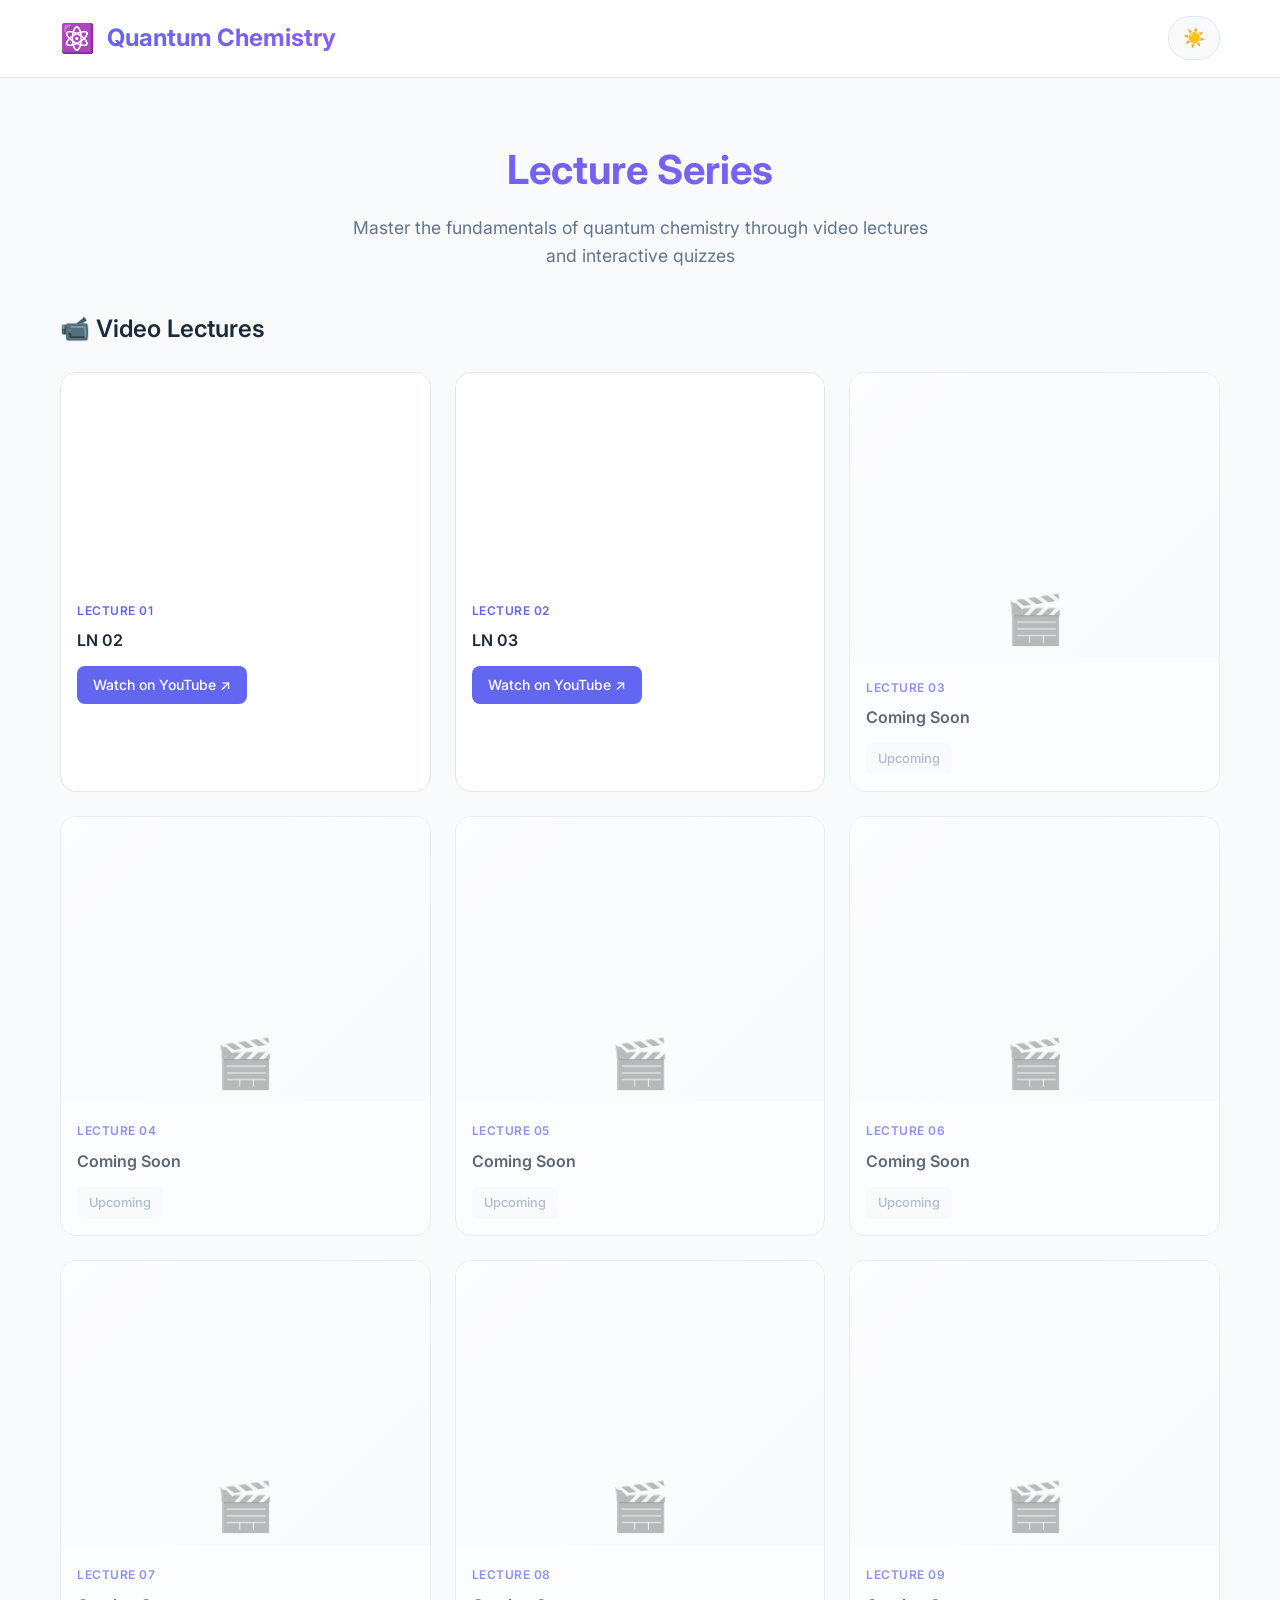
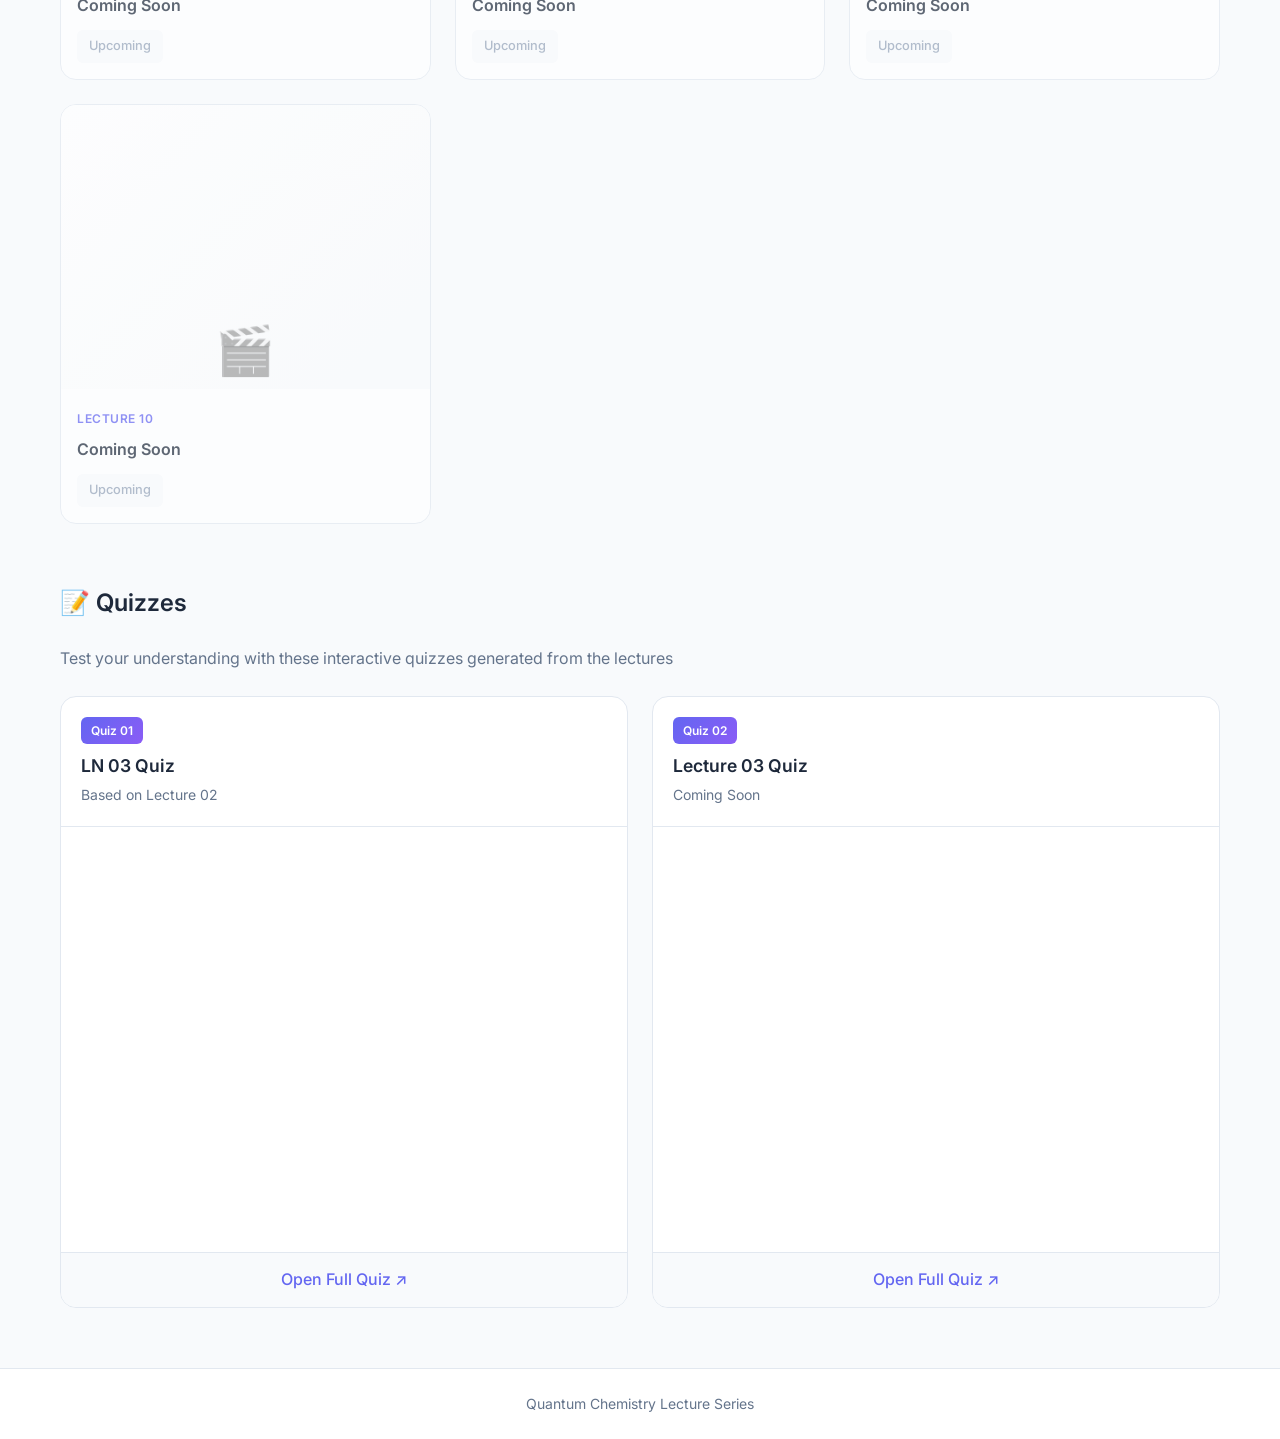
==== index.html @ 2c4c57ac "Initial commit: Quantum Chemistry lecture website" ====
<!DOCTYPE html>
<html lang="en">
<head>
    <meta charset="UTF-8">
    <meta name="viewport" content="width=device-width, initial-scale=1.0">
    <title>Quantum Chemistry Lectures</title>
    <link rel="stylesheet" href="style.css">
    <link rel="preconnect" href="https://fonts.googleapis.com">
    <link rel="preconnect" href="https://fonts.gstatic.com" crossorigin>
    <link href="https://fonts.googleapis.com/css2?family=Inter:wght@300;400;500;600;700&display=swap" rel="stylesheet">
</head>
<body>
    <header>
        <div class="container">
            <div class="header-content">
                <div class="logo">
                    <span class="logo-icon">⚛️</span>
                    <h1>Quantum Chemistry</h1>
                </div>
                <button id="theme-toggle" aria-label="Toggle dark mode">
                    <span class="sun-icon">☀️</span>
                    <span class="moon-icon">🌙</span>
                </button>
            </div>
        </div>
    </header>

    <main class="container">
        <section class="hero">
            <h2>Lecture Series</h2>
            <p class="subtitle">Master the fundamentals of quantum chemistry through video lectures and interactive quizzes</p>
        </section>

        <section class="videos-section">
            <h3>📹 Video Lectures</h3>
            <div class="video-grid">
                <!-- Video 1 -->
                <div class="video-card">
                    <div class="video-thumbnail">
                        <iframe 
                            src="https://www.youtube.com/embed/eVgvWYz7feM" 
                            title="Video 01 - LN 02"
                            frameborder="0" 
                            allow="accelerometer; autoplay; clipboard-write; encrypted-media; gyroscope; picture-in-picture" 
                            allowfullscreen>
                        </iframe>
                    </div>
                    <div class="video-info">
                        <span class="video-number">Lecture 01</span>
                        <h4>LN 02</h4>
                        <a href="https://youtu.be/eVgvWYz7feM?list=PLLstkJYnU01o" target="_blank" class="watch-btn">Watch on YouTube ↗</a>
                    </div>
                </div>

                <!-- Video 2 -->
                <div class="video-card">
                    <div class="video-thumbnail">
                        <iframe 
                            src="https://www.youtube.com/embed/k1QUahIlY3U" 
                            title="Video 02 - LN 03"
                            frameborder="0" 
                            allow="accelerometer; autoplay; clipboard-write; encrypted-media; gyroscope; picture-in-picture" 
                            allowfullscreen>
                        </iframe>
                    </div>
                    <div class="video-info">
                        <span class="video-number">Lecture 02</span>
                        <h4>LN 03</h4>
                        <a href="https://youtu.be/k1QUahIlY3U?list=PLLstkJYnU01o" target="_blank" class="watch-btn">Watch on YouTube ↗</a>
                    </div>
                </div>

                <!-- Upcoming Videos -->
                <div class="video-card upcoming">
                    <div class="video-thumbnail placeholder">
                        <span class="placeholder-icon">🎬</span>
                    </div>
                    <div class="video-info">
                        <span class="video-number">Lecture 03</span>
                        <h4>Coming Soon</h4>
                        <span class="status-badge">Upcoming</span>
                    </div>
                </div>

                <div class="video-card upcoming">
                    <div class="video-thumbnail placeholder">
                        <span class="placeholder-icon">🎬</span>
                    </div>
                    <div class="video-info">
                        <span class="video-number">Lecture 04</span>
                        <h4>Coming Soon</h4>
                        <span class="status-badge">Upcoming</span>
                    </div>
                </div>

                <div class="video-card upcoming">
                    <div class="video-thumbnail placeholder">
                        <span class="placeholder-icon">🎬</span>
                    </div>
                    <div class="video-info">
                        <span class="video-number">Lecture 05</span>
                        <h4>Coming Soon</h4>
                        <span class="status-badge">Upcoming</span>
                    </div>
                </div>

                <div class="video-card upcoming">
                    <div class="video-thumbnail placeholder">
                        <span class="placeholder-icon">🎬</span>
                    </div>
                    <div class="video-info">
                        <span class="video-number">Lecture 06</span>
                        <h4>Coming Soon</h4>
                        <span class="status-badge">Upcoming</span>
                    </div>
                </div>

                <div class="video-card upcoming">
                    <div class="video-thumbnail placeholder">
                        <span class="placeholder-icon">🎬</span>
                    </div>
                    <div class="video-info">
                        <span class="video-number">Lecture 07</span>
                        <h4>Coming Soon</h4>
                        <span class="status-badge">Upcoming</span>
                    </div>
                </div>

                <div class="video-card upcoming">
                    <div class="video-thumbnail placeholder">
                        <span class="placeholder-icon">🎬</span>
                    </div>
                    <div class="video-info">
                        <span class="video-number">Lecture 08</span>
                        <h4>Coming Soon</h4>
                        <span class="status-badge">Upcoming</span>
                    </div>
                </div>

                <div class="video-card upcoming">
                    <div class="video-thumbnail placeholder">
                        <span class="placeholder-icon">🎬</span>
                    </div>
                    <div class="video-info">
                        <span class="video-number">Lecture 09</span>
                        <h4>Coming Soon</h4>
                        <span class="status-badge">Upcoming</span>
                    </div>
                </div>

                <div class="video-card upcoming">
                    <div class="video-thumbnail placeholder">
                        <span class="placeholder-icon">🎬</span>
                    </div>
                    <div class="video-info">
                        <span class="video-number">Lecture 10</span>
                        <h4>Coming Soon</h4>
                        <span class="status-badge">Upcoming</span>
                    </div>
                </div>
            </div>
        </section>

        <section class="quizzes-section">
            <h3>📝 Quizzes</h3>
            <p class="section-desc">Test your understanding with these interactive quizzes generated from the lectures</p>
            <div class="quiz-grid">
                <!-- Quiz for Video 2 -->
                <div class="quiz-card">
                    <div class="quiz-header">
                        <span class="quiz-badge">Quiz 01</span>
                        <h4>LN 03 Quiz</h4>
                        <p>Based on Lecture 02</p>
                    </div>
                    <div class="quiz-embed">
                        <iframe 
                            src="https://notebooklm.google.com/notebook/f310388d-afdd-4d29-b373-b94d1d79118c/artifact/c8ee9944-0832-422f-8682-7c2a6e1c534d" 
                            title="Quiz - LN 03"
                            frameborder="0"
                            allowfullscreen>
                        </iframe>
                    </div>
                    <a href="https://notebooklm.google.com/notebook/f310388d-afdd-4d29-b373-b94d1d79118c/artifact/c8ee9944-0832-422f-8682-7c2a6e1c534d" target="_blank" class="open-quiz-btn">Open Full Quiz ↗</a>
                </div>

                <!-- Quiz for Video 3 -->
                <div class="quiz-card">
                    <div class="quiz-header">
                        <span class="quiz-badge">Quiz 02</span>
                        <h4>Lecture 03 Quiz</h4>
                        <p>Coming Soon</p>
                    </div>
                    <div class="quiz-embed">
                        <iframe 
                            src="https://notebooklm.google.com/notebook/137a289a-6638-4195-b593-59c3d3429b1f/artifact/7097212d-6680-45cd-a1c1-3b487d5827cf" 
                            title="Quiz - Lecture 03"
                            frameborder="0"
                            allowfullscreen>
                        </iframe>
                    </div>
                    <a href="https://notebooklm.google.com/notebook/137a289a-6638-4195-b593-59c3d3429b1f/artifact/7097212d-6680-45cd-a1c1-3b487d5827cf" target="_blank" class="open-quiz-btn">Open Full Quiz ↗</a>
                </div>
            </div>
        </section>
    </main>

    <footer>
        <div class="container">
            <p>Quantum Chemistry Lecture Series</p>
        </div>
    </footer>

    <script src="script.js"></script>
</body>
</html>
---- style.css ----
/* CSS Variables for theming */
:root {
    --bg-primary: #f8fafc;
    --bg-secondary: #ffffff;
    --bg-card: #ffffff;
    --text-primary: #1e293b;
    --text-secondary: #64748b;
    --text-muted: #94a3b8;
    --accent: #6366f1;
    --accent-hover: #4f46e5;
    --border: #e2e8f0;
    --shadow: 0 1px 3px rgba(0, 0, 0, 0.1);
    --shadow-lg: 0 10px 25px rgba(0, 0, 0, 0.1);
    --gradient-start: #6366f1;
    --gradient-end: #8b5cf6;
}

[data-theme="dark"] {
    --bg-primary: #0f172a;
    --bg-secondary: #1e293b;
    --bg-card: #1e293b;
    --text-primary: #f1f5f9;
    --text-secondary: #94a3b8;
    --text-muted: #64748b;
    --accent: #818cf8;
    --accent-hover: #6366f1;
    --border: #334155;
    --shadow: 0 1px 3px rgba(0, 0, 0, 0.3);
    --shadow-lg: 0 10px 25px rgba(0, 0, 0, 0.4);
    --gradient-start: #818cf8;
    --gradient-end: #a78bfa;
}

/* Reset and base styles */
* {
    margin: 0;
    padding: 0;
    box-sizing: border-box;
}

body {
    font-family: 'Inter', -apple-system, BlinkMacSystemFont, sans-serif;
    background: var(--bg-primary);
    color: var(--text-primary);
    line-height: 1.6;
    transition: background-color 0.3s ease, color 0.3s ease;
}

.container {
    max-width: 1200px;
    margin: 0 auto;
    padding: 0 20px;
}

/* Header */
header {
    background: var(--bg-secondary);
    border-bottom: 1px solid var(--border);
    position: sticky;
    top: 0;
    z-index: 100;
    backdrop-filter: blur(10px);
}

.header-content {
    display: flex;
    justify-content: space-between;
    align-items: center;
    padding: 16px 0;
}

.logo {
    display: flex;
    align-items: center;
    gap: 12px;
}

.logo-icon {
    font-size: 28px;
}

.logo h1 {
    font-size: 1.5rem;
    font-weight: 700;
    background: linear-gradient(135deg, var(--gradient-start), var(--gradient-end));
    -webkit-background-clip: text;
    -webkit-text-fill-color: transparent;
    background-clip: text;
}

#theme-toggle {
    background: var(--bg-primary);
    border: 1px solid var(--border);
    border-radius: 50px;
    padding: 10px 14px;
    cursor: pointer;
    display: flex;
    align-items: center;
    gap: 6px;
    transition: all 0.3s ease;
}

#theme-toggle:hover {
    border-color: var(--accent);
    transform: scale(1.05);
}

.sun-icon,
.moon-icon {
    font-size: 18px;
}

[data-theme="dark"] .sun-icon {
    display: none;
}

[data-theme="light"] .moon-icon,
body:not([data-theme]) .moon-icon {
    display: none;
}

/* Hero section */
.hero {
    text-align: center;
    padding: 60px 0 40px;
}

.hero h2 {
    font-size: 2.5rem;
    font-weight: 700;
    margin-bottom: 12px;
    background: linear-gradient(135deg, var(--gradient-start), var(--gradient-end));
    -webkit-background-clip: text;
    -webkit-text-fill-color: transparent;
    background-clip: text;
}

.subtitle {
    font-size: 1.1rem;
    color: var(--text-secondary);
    max-width: 600px;
    margin: 0 auto;
}

/* Section styles */
.videos-section,
.quizzes-section {
    margin-bottom: 60px;
}

.videos-section h3,
.quizzes-section h3 {
    font-size: 1.5rem;
    font-weight: 600;
    margin-bottom: 24px;
    color: var(--text-primary);
}

.section-desc {
    color: var(--text-secondary);
    margin-bottom: 24px;
}

/* Video Grid */
.video-grid {
    display: grid;
    grid-template-columns: repeat(auto-fill, minmax(300px, 1fr));
    gap: 24px;
}

.video-card {
    background: var(--bg-card);
    border-radius: 16px;
    overflow: hidden;
    border: 1px solid var(--border);
    transition: all 0.3s ease;
}

.video-card:hover:not(.upcoming) {
    transform: translateY(-4px);
    box-shadow: var(--shadow-lg);
    border-color: var(--accent);
}

.video-thumbnail {
    position: relative;
    padding-top: 56.25%;
    background: var(--bg-secondary);
}

.video-thumbnail iframe {
    position: absolute;
    top: 0;
    left: 0;
    width: 100%;
    height: 100%;
}

.video-thumbnail.placeholder {
    display: flex;
    align-items: center;
    justify-content: center;
    background: linear-gradient(135deg, var(--bg-secondary), var(--bg-primary));
}

.placeholder-icon {
    font-size: 48px;
    opacity: 0.5;
}

.video-info {
    padding: 16px;
}

.video-number {
    font-size: 0.75rem;
    font-weight: 600;
    color: var(--accent);
    text-transform: uppercase;
    letter-spacing: 0.5px;
}

.video-info h4 {
    font-size: 1rem;
    font-weight: 600;
    margin: 6px 0 12px;
    color: var(--text-primary);
}

.watch-btn {
    display: inline-block;
    padding: 8px 16px;
    background: var(--accent);
    color: white;
    text-decoration: none;
    border-radius: 8px;
    font-size: 0.875rem;
    font-weight: 500;
    transition: all 0.2s ease;
}

.watch-btn:hover {
    background: var(--accent-hover);
    transform: scale(1.02);
}

.status-badge {
    display: inline-block;
    padding: 6px 12px;
    background: var(--bg-primary);
    color: var(--text-muted);
    border-radius: 6px;
    font-size: 0.8rem;
    font-weight: 500;
}

.video-card.upcoming {
    opacity: 0.7;
}

/* Quiz Grid */
.quiz-grid {
    display: grid;
    grid-template-columns: repeat(auto-fill, minmax(400px, 1fr));
    gap: 24px;
}

.quiz-card {
    background: var(--bg-card);
    border-radius: 16px;
    overflow: hidden;
    border: 1px solid var(--border);
    transition: all 0.3s ease;
}

.quiz-card:hover {
    border-color: var(--accent);
    box-shadow: var(--shadow-lg);
}

.quiz-header {
    padding: 20px;
    border-bottom: 1px solid var(--border);
}

.quiz-badge {
    display: inline-block;
    padding: 4px 10px;
    background: linear-gradient(135deg, var(--gradient-start), var(--gradient-end));
    color: white;
    border-radius: 6px;
    font-size: 0.75rem;
    font-weight: 600;
    margin-bottom: 8px;
}

.quiz-header h4 {
    font-size: 1.1rem;
    font-weight: 600;
    color: var(--text-primary);
    margin-bottom: 4px;
}

.quiz-header p {
    font-size: 0.875rem;
    color: var(--text-secondary);
}

.quiz-embed {
    position: relative;
    padding-top: 75%;
    background: var(--bg-secondary);
}

.quiz-embed iframe {
    position: absolute;
    top: 0;
    left: 0;
    width: 100%;
    height: 100%;
}

.open-quiz-btn {
    display: block;
    padding: 14px 20px;
    background: var(--bg-primary);
    color: var(--accent);
    text-decoration: none;
    text-align: center;
    font-weight: 500;
    transition: all 0.2s ease;
    border-top: 1px solid var(--border);
}

.open-quiz-btn:hover {
    background: var(--accent);
    color: white;
}

/* Footer */
footer {
    background: var(--bg-secondary);
    border-top: 1px solid var(--border);
    padding: 24px 0;
    text-align: center;
    color: var(--text-secondary);
    font-size: 0.875rem;
}

/* Responsive Design */
@media (max-width: 1024px) {
    .video-grid {
        grid-template-columns: repeat(auto-fill, minmax(280px, 1fr));
    }
    
    .quiz-grid {
        grid-template-columns: 1fr;
    }
}

@media (max-width: 768px) {
    .hero h2 {
        font-size: 2rem;
    }
    
    .subtitle {
        font-size: 1rem;
    }
    
    .video-grid {
        grid-template-columns: 1fr;
    }
    
    .logo h1 {
        font-size: 1.25rem;
    }
}

@media (max-width: 480px) {
    .container {
        padding: 0 16px;
    }
    
    .hero {
        padding: 40px 0 30px;
    }
    
    .hero h2 {
        font-size: 1.75rem;
    }
    
    .video-info {
        padding: 12px;
    }
    
    .quiz-header {
        padding: 16px;
    }
}

/* Smooth transitions for theme change */
* {
    transition: background-color 0.3s ease, border-color 0.3s ease, color 0.3s ease;
}

/* Scrollbar styling */
::-webkit-scrollbar {
    width: 8px;
    height: 8px;
}

::-webkit-scrollbar-track {
    background: var(--bg-primary);
}

::-webkit-scrollbar-thumb {
    background: var(--text-muted);
    border-radius: 4px;
}

::-webkit-scrollbar-thumb:hover {
    background: var(--text-secondary);
}
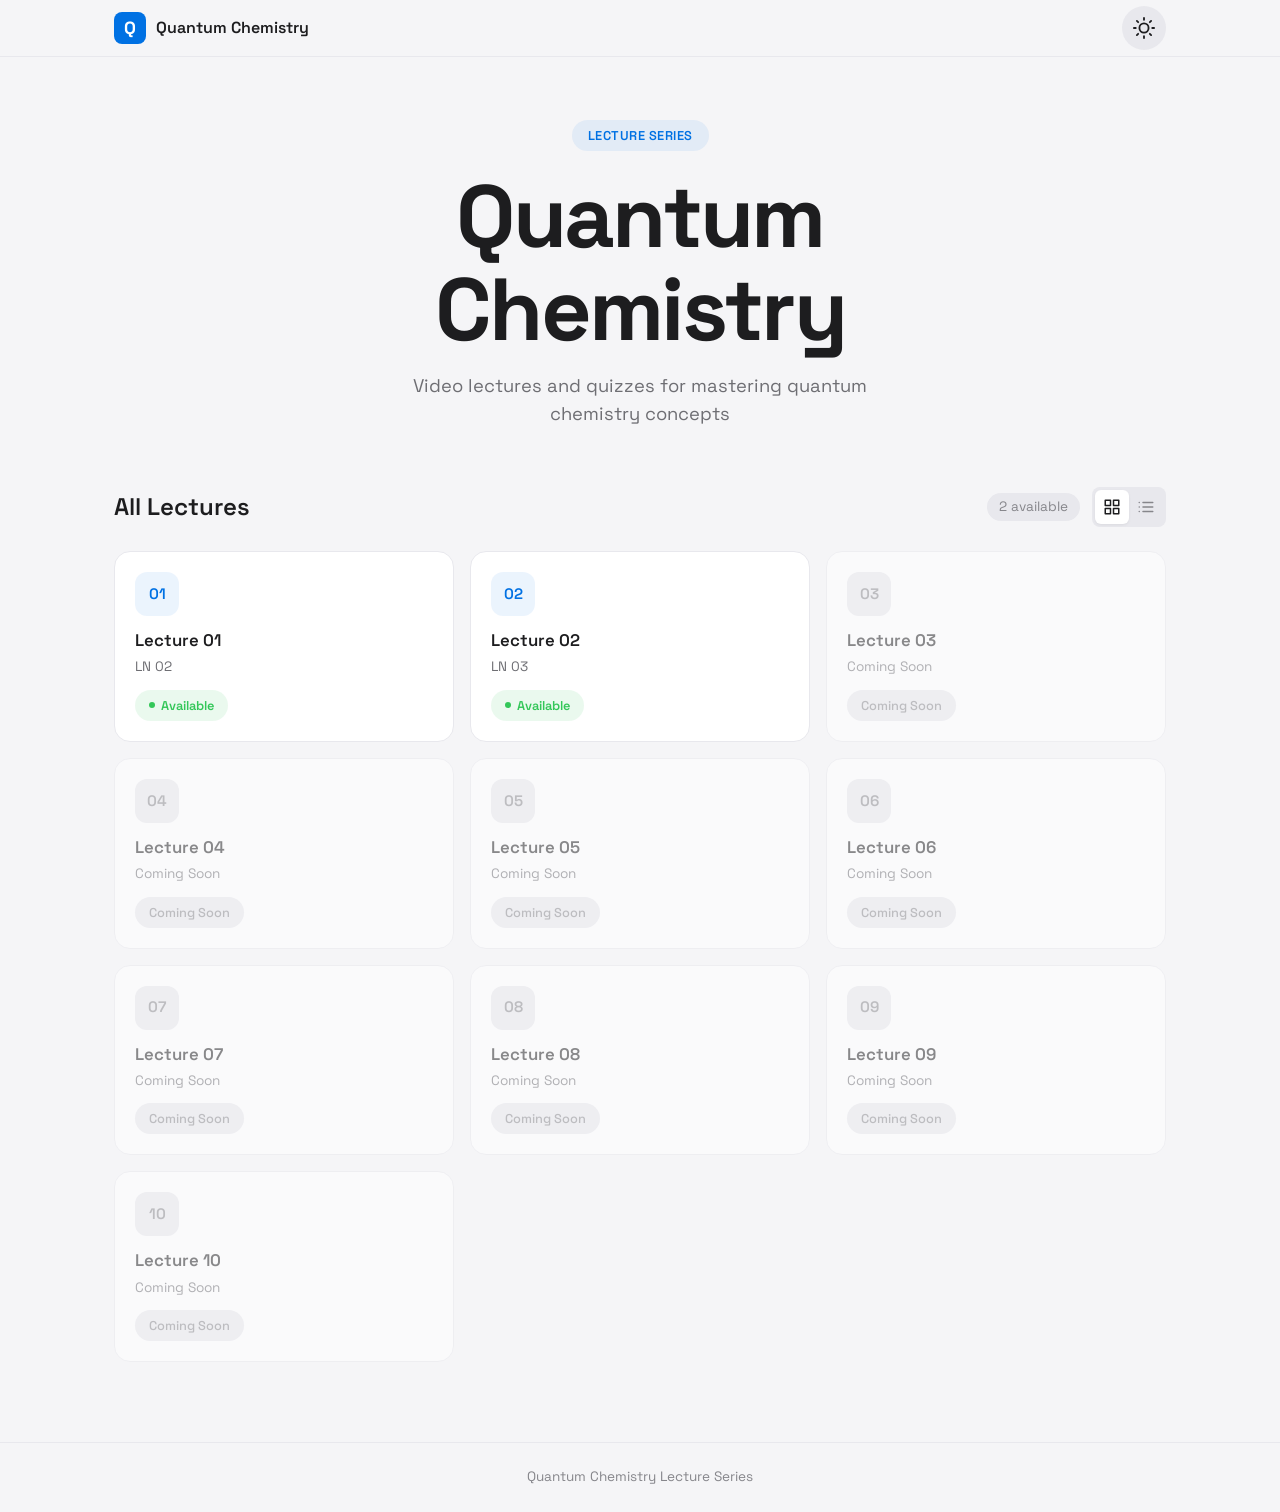
==== commit 5219f781: "Add grid/list toggle, swap names, centered YT button, remove quiz iframes" ====
--- a/index.html
+++ b/index.html
@@ -1,215 +1,68 @@
 <!DOCTYPE html>
-<html lang="en">
+<html lang="en" data-theme="light">
 <head>
     <meta charset="UTF-8">
     <meta name="viewport" content="width=device-width, initial-scale=1.0">
-    <title>Quantum Chemistry Lectures</title>
+    <title>Quantum Chemistry</title>
     <link rel="stylesheet" href="style.css">
     <link rel="preconnect" href="https://fonts.googleapis.com">
     <link rel="preconnect" href="https://fonts.gstatic.com" crossorigin>
-    <link href="https://fonts.googleapis.com/css2?family=Inter:wght@300;400;500;600;700&display=swap" rel="stylesheet">
+    <link href="https://fonts.googleapis.com/css2?family=Space+Grotesk:wght@300;400;500;600;700&family=JetBrains+Mono:wght@400;500&display=swap" rel="stylesheet">
 </head>
 <body>
-    <header>
-        <div class="container">
-            <div class="header-content">
-                <div class="logo">
-                    <span class="logo-icon">⚛️</span>
-                    <h1>Quantum Chemistry</h1>
-                </div>
-                <button id="theme-toggle" aria-label="Toggle dark mode">
-                    <span class="sun-icon">☀️</span>
-                    <span class="moon-icon">🌙</span>
-                </button>
+    <nav class="navbar">
+        <div class="nav-container">
+            <a href="index.html" class="nav-logo">
+                <span class="logo-symbol">Q</span>
+                <span class="logo-text">Quantum Chemistry</span>
+            </a>
+            <button id="theme-toggle" class="theme-toggle" aria-label="Toggle theme">
+                <svg class="icon-sun" xmlns="http://www.w3.org/2000/svg" width="22" height="22" viewBox="0 0 24 24" fill="none" stroke="currentColor" stroke-width="2" stroke-linecap="round" stroke-linejoin="round"><circle cx="12" cy="12" r="5"/><line x1="12" y1="1" x2="12" y2="3"/><line x1="12" y1="21" x2="12" y2="23"/><line x1="4.22" y1="4.22" x2="5.64" y2="5.64"/><line x1="18.36" y1="18.36" x2="19.78" y2="19.78"/><line x1="1" y1="12" x2="3" y2="12"/><line x1="21" y1="12" x2="23" y2="12"/><line x1="4.22" y1="19.78" x2="5.64" y2="18.36"/><line x1="18.36" y1="5.64" x2="19.78" y2="4.22"/></svg>
+                <svg class="icon-moon" xmlns="http://www.w3.org/2000/svg" width="22" height="22" viewBox="0 0 24 24" fill="none" stroke="currentColor" stroke-width="2" stroke-linecap="round" stroke-linejoin="round"><path d="M21 12.79A9 9 0 1 1 11.21 3 7 7 0 0 0 21 12.79z"/></svg>
+            </button>
+        </div>
+    </nav>
+
+    <main>
+        <section class="hero">
+            <div class="hero-container">
+                <div class="hero-badge">Lecture Series</div>
+                <h1 class="hero-title">Quantum<br>Chemistry</h1>
+                <p class="hero-subtitle">Video lectures and quizzes for mastering quantum chemistry concepts</p>
             </div>
-        </div>
-    </header>
-
-    <main class="container">
-        <section class="hero">
-            <h2>Lecture Series</h2>
-            <p class="subtitle">Master the fundamentals of quantum chemistry through video lectures and interactive quizzes</p>
         </section>
 
-        <section class="videos-section">
-            <h3>📹 Video Lectures</h3>
-            <div class="video-grid">
-                <!-- Video 1 -->
-                <div class="video-card">
-                    <div class="video-thumbnail">
-                        <iframe 
-                            src="https://www.youtube.com/embed/eVgvWYz7feM" 
-                            title="Video 01 - LN 02"
-                            frameborder="0" 
-                            allow="accelerometer; autoplay; clipboard-write; encrypted-media; gyroscope; picture-in-picture" 
-                            allowfullscreen>
-                        </iframe>
-                    </div>
-                    <div class="video-info">
-                        <span class="video-number">Lecture 01</span>
-                        <h4>LN 02</h4>
-                        <a href="https://youtu.be/eVgvWYz7feM?list=PLLstkJYnU01o" target="_blank" class="watch-btn">Watch on YouTube ↗</a>
+        <section class="lectures">
+            <div class="lectures-container">
+                <div class="section-header">
+                    <h2>All Lectures</h2>
+                    <div class="header-right">
+                        <span class="lecture-count">2 available</span>
+                        <div class="view-toggle" id="view-toggle">
+                            <button class="view-btn active" data-view="grid" aria-label="Grid view">
+                                <svg xmlns="http://www.w3.org/2000/svg" width="18" height="18" viewBox="0 0 24 24" fill="none" stroke="currentColor" stroke-width="2" stroke-linecap="round" stroke-linejoin="round"><rect x="3" y="3" width="7" height="7"/><rect x="14" y="3" width="7" height="7"/><rect x="3" y="14" width="7" height="7"/><rect x="14" y="14" width="7" height="7"/></svg>
+                            </button>
+                            <button class="view-btn" data-view="list" aria-label="List view">
+                                <svg xmlns="http://www.w3.org/2000/svg" width="18" height="18" viewBox="0 0 24 24" fill="none" stroke="currentColor" stroke-width="2" stroke-linecap="round" stroke-linejoin="round"><line x1="8" y1="6" x2="21" y2="6"/><line x1="8" y1="12" x2="21" y2="12"/><line x1="8" y1="18" x2="21" y2="18"/><line x1="3" y1="6" x2="3.01" y2="6"/><line x1="3" y1="12" x2="3.01" y2="12"/><line x1="3" y1="18" x2="3.01" y2="18"/></svg>
+                            </button>
+                        </div>
                     </div>
                 </div>
 
-                <!-- Video 2 -->
-                <div class="video-card">
-                    <div class="video-thumbnail">
-                        <iframe 
-                            src="https://www.youtube.com/embed/k1QUahIlY3U" 
-                            title="Video 02 - LN 03"
-                            frameborder="0" 
-                            allow="accelerometer; autoplay; clipboard-write; encrypted-media; gyroscope; picture-in-picture" 
-                            allowfullscreen>
-                        </iframe>
-                    </div>
-                    <div class="video-info">
-                        <span class="video-number">Lecture 02</span>
-                        <h4>LN 03</h4>
-                        <a href="https://youtu.be/k1QUahIlY3U?list=PLLstkJYnU01o" target="_blank" class="watch-btn">Watch on YouTube ↗</a>
-                    </div>
-                </div>
-
-                <!-- Upcoming Videos -->
-                <div class="video-card upcoming">
-                    <div class="video-thumbnail placeholder">
-                        <span class="placeholder-icon">🎬</span>
-                    </div>
-                    <div class="video-info">
-                        <span class="video-number">Lecture 03</span>
-                        <h4>Coming Soon</h4>
-                        <span class="status-badge">Upcoming</span>
-                    </div>
-                </div>
-
-                <div class="video-card upcoming">
-                    <div class="video-thumbnail placeholder">
-                        <span class="placeholder-icon">🎬</span>
-                    </div>
-                    <div class="video-info">
-                        <span class="video-number">Lecture 04</span>
-                        <h4>Coming Soon</h4>
-                        <span class="status-badge">Upcoming</span>
-                    </div>
-                </div>
-
-                <div class="video-card upcoming">
-                    <div class="video-thumbnail placeholder">
-                        <span class="placeholder-icon">🎬</span>
-                    </div>
-                    <div class="video-info">
-                        <span class="video-number">Lecture 05</span>
-                        <h4>Coming Soon</h4>
-                        <span class="status-badge">Upcoming</span>
-                    </div>
-                </div>
-
-                <div class="video-card upcoming">
-                    <div class="video-thumbnail placeholder">
-                        <span class="placeholder-icon">🎬</span>
-                    </div>
-                    <div class="video-info">
-                        <span class="video-number">Lecture 06</span>
-                        <h4>Coming Soon</h4>
-                        <span class="status-badge">Upcoming</span>
-                    </div>
-                </div>
-
-                <div class="video-card upcoming">
-                    <div class="video-thumbnail placeholder">
-                        <span class="placeholder-icon">🎬</span>
-                    </div>
-                    <div class="video-info">
-                        <span class="video-number">Lecture 07</span>
-                        <h4>Coming Soon</h4>
-                        <span class="status-badge">Upcoming</span>
-                    </div>
-                </div>
-
-                <div class="video-card upcoming">
-                    <div class="video-thumbnail placeholder">
-                        <span class="placeholder-icon">🎬</span>
-                    </div>
-                    <div class="video-info">
-                        <span class="video-number">Lecture 08</span>
-                        <h4>Coming Soon</h4>
-                        <span class="status-badge">Upcoming</span>
-                    </div>
-                </div>
-
-                <div class="video-card upcoming">
-                    <div class="video-thumbnail placeholder">
-                        <span class="placeholder-icon">🎬</span>
-                    </div>
-                    <div class="video-info">
-                        <span class="video-number">Lecture 09</span>
-                        <h4>Coming Soon</h4>
-                        <span class="status-badge">Upcoming</span>
-                    </div>
-                </div>
-
-                <div class="video-card upcoming">
-                    <div class="video-thumbnail placeholder">
-                        <span class="placeholder-icon">🎬</span>
-                    </div>
-                    <div class="video-info">
-                        <span class="video-number">Lecture 10</span>
-                        <h4>Coming Soon</h4>
-                        <span class="status-badge">Upcoming</span>
-                    </div>
-                </div>
-            </div>
-        </section>
-
-        <section class="quizzes-section">
-            <h3>📝 Quizzes</h3>
-            <p class="section-desc">Test your understanding with these interactive quizzes generated from the lectures</p>
-            <div class="quiz-grid">
-                <!-- Quiz for Video 2 -->
-                <div class="quiz-card">
-                    <div class="quiz-header">
-                        <span class="quiz-badge">Quiz 01</span>
-                        <h4>LN 03 Quiz</h4>
-                        <p>Based on Lecture 02</p>
-                    </div>
-                    <div class="quiz-embed">
-                        <iframe 
-                            src="https://notebooklm.google.com/notebook/f310388d-afdd-4d29-b373-b94d1d79118c/artifact/c8ee9944-0832-422f-8682-7c2a6e1c534d" 
-                            title="Quiz - LN 03"
-                            frameborder="0"
-                            allowfullscreen>
-                        </iframe>
-                    </div>
-                    <a href="https://notebooklm.google.com/notebook/f310388d-afdd-4d29-b373-b94d1d79118c/artifact/c8ee9944-0832-422f-8682-7c2a6e1c534d" target="_blank" class="open-quiz-btn">Open Full Quiz ↗</a>
-                </div>
-
-                <!-- Quiz for Video 3 -->
-                <div class="quiz-card">
-                    <div class="quiz-header">
-                        <span class="quiz-badge">Quiz 02</span>
-                        <h4>Lecture 03 Quiz</h4>
-                        <p>Coming Soon</p>
-                    </div>
-                    <div class="quiz-embed">
-                        <iframe 
-                            src="https://notebooklm.google.com/notebook/137a289a-6638-4195-b593-59c3d3429b1f/artifact/7097212d-6680-45cd-a1c1-3b487d5827cf" 
-                            title="Quiz - Lecture 03"
-                            frameborder="0"
-                            allowfullscreen>
-                        </iframe>
-                    </div>
-                    <a href="https://notebooklm.google.com/notebook/137a289a-6638-4195-b593-59c3d3429b1f/artifact/7097212d-6680-45cd-a1c1-3b487d5827cf" target="_blank" class="open-quiz-btn">Open Full Quiz ↗</a>
+                <div class="lecture-grid" id="lecture-list">
+                    <!-- Lectures will be rendered by JS -->
                 </div>
             </div>
         </section>
     </main>
 
     <footer>
-        <div class="container">
+        <div class="footer-container">
             <p>Quantum Chemistry Lecture Series</p>
         </div>
     </footer>
 
+    <script src="data.js"></script>
     <script src="script.js"></script>
 </body>
 </html>
--- a/style.css
+++ b/style.css
@@ -1,423 +1,811 @@
-/* CSS Variables for theming */
+/* === CSS Variables === */
 :root {
-    --bg-primary: #f8fafc;
-    --bg-secondary: #ffffff;
-    --bg-card: #ffffff;
-    --text-primary: #1e293b;
-    --text-secondary: #64748b;
-    --text-muted: #94a3b8;
-    --accent: #6366f1;
-    --accent-hover: #4f46e5;
-    --border: #e2e8f0;
-    --shadow: 0 1px 3px rgba(0, 0, 0, 0.1);
-    --shadow-lg: 0 10px 25px rgba(0, 0, 0, 0.1);
-    --gradient-start: #6366f1;
-    --gradient-end: #8b5cf6;
+    --font-primary: 'Space Grotesk', sans-serif;
+    --font-mono: 'JetBrains Mono', monospace;
+
+    /* Light theme */
+    --bg-body: #f5f5f7;
+    --bg-surface: #ffffff;
+    --bg-surface-hover: #f0f0f2;
+    --bg-elevated: #ffffff;
+    --text-primary: #1d1d1f;
+    --text-secondary: #6e6e73;
+    --text-tertiary: #86868b;
+    --border-color: #d2d2d7;
+    --border-light: #e8e8ed;
+    --accent: #0071e3;
+    --accent-hover: #0077ed;
+    --accent-soft: rgba(0, 113, 227, 0.08);
+    --shadow-sm: 0 1px 3px rgba(0,0,0,0.06);
+    --shadow-md: 0 4px 12px rgba(0,0,0,0.08);
+    --shadow-lg: 0 8px 30px rgba(0,0,0,0.1);
+    --radius-sm: 8px;
+    --radius-md: 12px;
+    --radius-lg: 16px;
+    --radius-xl: 20px;
+    --red: #ff3b30;
+    --green: #34c759;
+    --green-bg: rgba(52, 199, 89, 0.1);
+    --badge-bg: #e8e8ed;
+    --badge-text: #6e6e73;
+    --toggle-bg: #e8e8ed;
+    --toggle-hover: #d2d2d7;
+    --nav-bg: rgba(245, 245, 247, 0.85);
+    --overlay: rgba(0, 0, 0, 0.4);
 }
 
 [data-theme="dark"] {
-    --bg-primary: #0f172a;
-    --bg-secondary: #1e293b;
-    --bg-card: #1e293b;
-    --text-primary: #f1f5f9;
-    --text-secondary: #94a3b8;
-    --text-muted: #64748b;
-    --accent: #818cf8;
-    --accent-hover: #6366f1;
-    --border: #334155;
-    --shadow: 0 1px 3px rgba(0, 0, 0, 0.3);
-    --shadow-lg: 0 10px 25px rgba(0, 0, 0, 0.4);
-    --gradient-start: #818cf8;
-    --gradient-end: #a78bfa;
-}
-
-/* Reset and base styles */
-* {
+    --bg-body: #000000;
+    --bg-surface: #1c1c1e;
+    --bg-surface-hover: #2c2c2e;
+    --bg-elevated: #2c2c2e;
+    --text-primary: #f5f5f7;
+    --text-secondary: #a1a1a6;
+    --text-tertiary: #6e6e73;
+    --border-color: #38383a;
+    --border-light: #2c2c2e;
+    --accent: #0a84ff;
+    --accent-hover: #409cff;
+    --accent-soft: rgba(10, 132, 255, 0.12);
+    --shadow-sm: 0 1px 3px rgba(0,0,0,0.3);
+    --shadow-md: 0 4px 12px rgba(0,0,0,0.4);
+    --shadow-lg: 0 8px 30px rgba(0,0,0,0.5);
+    --badge-bg: #2c2c2e;
+    --badge-text: #a1a1a6;
+    --toggle-bg: #2c2c2e;
+    --toggle-hover: #38383a;
+    --nav-bg: rgba(0, 0, 0, 0.85);
+    --green-bg: rgba(52, 199, 89, 0.15);
+}
+
+/* === Reset === */
+*, *::before, *::after {
     margin: 0;
     padding: 0;
     box-sizing: border-box;
 }
 
+html {
+    scroll-behavior: smooth;
+    -webkit-font-smoothing: antialiased;
+    -moz-osx-font-smoothing: grayscale;
+}
+
 body {
-    font-family: 'Inter', -apple-system, BlinkMacSystemFont, sans-serif;
-    background: var(--bg-primary);
+    font-family: var(--font-primary);
+    background: var(--bg-body);
     color: var(--text-primary);
-    line-height: 1.6;
-    transition: background-color 0.3s ease, color 0.3s ease;
-}
-
-.container {
-    max-width: 1200px;
+    line-height: 1.5;
+    min-height: 100vh;
+}
+
+a {
+    text-decoration: none;
+    color: inherit;
+}
+
+/* === Navigation === */
+.navbar {
+    position: fixed;
+    top: 0;
+    left: 0;
+    right: 0;
+    z-index: 1000;
+    background: var(--nav-bg);
+    backdrop-filter: blur(20px);
+    -webkit-backdrop-filter: blur(20px);
+    border-bottom: 1px solid var(--border-light);
+}
+
+.nav-container {
+    max-width: 1100px;
     margin: 0 auto;
-    padding: 0 20px;
-}
-
-/* Header */
-header {
-    background: var(--bg-secondary);
-    border-bottom: 1px solid var(--border);
-    position: sticky;
-    top: 0;
-    z-index: 100;
-    backdrop-filter: blur(10px);
-}
-
-.header-content {
-    display: flex;
+    padding: 0 24px;
+    height: 56px;
+    display: flex;
+    align-items: center;
     justify-content: space-between;
-    align-items: center;
-    padding: 16px 0;
-}
-
-.logo {
+}
+
+.nav-logo {
+    display: flex;
+    align-items: center;
+    gap: 10px;
+    font-weight: 600;
+    font-size: 1rem;
+}
+
+.logo-symbol {
+    width: 32px;
+    height: 32px;
+    background: var(--accent);
+    color: white;
+    border-radius: 8px;
+    display: flex;
+    align-items: center;
+    justify-content: center;
+    font-weight: 700;
+    font-size: 1.1rem;
+}
+
+.theme-toggle {
+    width: 44px;
+    height: 44px;
+    border-radius: 50%;
+    border: none;
+    background: var(--toggle-bg);
+    color: var(--text-primary);
+    cursor: pointer;
+    display: flex;
+    align-items: center;
+    justify-content: center;
+    transition: all 0.2s ease;
+}
+
+.theme-toggle:hover {
+    background: var(--toggle-hover);
+    transform: scale(1.05);
+}
+
+.theme-toggle:active {
+    transform: scale(0.95);
+}
+
+[data-theme="light"] .icon-moon { display: none; }
+[data-theme="dark"] .icon-sun { display: none; }
+
+/* === Hero === */
+.hero {
+    padding-top: 120px;
+    padding-bottom: 60px;
+    text-align: center;
+}
+
+.hero-container {
+    max-width: 1100px;
+    margin: 0 auto;
+    padding: 0 24px;
+}
+
+.hero-badge {
+    display: inline-block;
+    padding: 6px 16px;
+    background: var(--accent-soft);
+    color: var(--accent);
+    border-radius: 100px;
+    font-size: 0.8rem;
+    font-weight: 600;
+    letter-spacing: 0.5px;
+    text-transform: uppercase;
+    margin-bottom: 20px;
+}
+
+.hero-title {
+    font-size: clamp(3rem, 8vw, 5.5rem);
+    font-weight: 700;
+    line-height: 1.05;
+    letter-spacing: -0.03em;
+    margin-bottom: 16px;
+}
+
+.hero-subtitle {
+    font-size: 1.15rem;
+    color: var(--text-secondary);
+    max-width: 480px;
+    margin: 0 auto;
+}
+
+/* === Lectures Section === */
+.lectures {
+    padding-bottom: 80px;
+}
+
+.lectures-container {
+    max-width: 1100px;
+    margin: 0 auto;
+    padding: 0 24px;
+}
+
+.section-header {
+    display: flex;
+    align-items: center;
+    justify-content: space-between;
+    margin-bottom: 24px;
+}
+
+.section-header h2 {
+    font-size: 1.5rem;
+    font-weight: 600;
+}
+
+.header-right {
     display: flex;
     align-items: center;
     gap: 12px;
 }
 
-.logo-icon {
-    font-size: 28px;
-}
-
-.logo h1 {
-    font-size: 1.5rem;
+.lecture-count {
+    font-size: 0.85rem;
+    color: var(--text-tertiary);
+    background: var(--badge-bg);
+    padding: 4px 12px;
+    border-radius: 100px;
+}
+
+/* === View Toggle === */
+.view-toggle {
+    display: flex;
+    background: var(--badge-bg);
+    border-radius: 8px;
+    padding: 3px;
+}
+
+.view-btn {
+    width: 34px;
+    height: 34px;
+    border: none;
+    border-radius: 6px;
+    background: transparent;
+    color: var(--text-tertiary);
+    cursor: pointer;
+    display: flex;
+    align-items: center;
+    justify-content: center;
+    transition: all 0.15s ease;
+}
+
+.view-btn:hover {
+    color: var(--text-primary);
+}
+
+.view-btn.active {
+    background: var(--bg-surface);
+    color: var(--text-primary);
+    box-shadow: var(--shadow-sm);
+}
+
+/* === Lecture Grid (Cards) === */
+.lecture-grid {
+    display: grid;
+    grid-template-columns: repeat(auto-fill, minmax(280px, 1fr));
+    gap: 16px;
+}
+
+.lecture-grid .lecture-item {
+    display: flex;
+    flex-direction: column;
+    align-items: flex-start;
+    gap: 12px;
+    padding: 20px;
+    background: var(--bg-surface);
+    border-radius: var(--radius-lg);
+    border: 1px solid var(--border-light);
+    cursor: pointer;
+    transition: all 0.2s ease;
+    position: relative;
+}
+
+.lecture-grid .lecture-item:hover {
+    border-color: var(--accent);
+    box-shadow: var(--shadow-md);
+    transform: translateY(-2px);
+}
+
+.lecture-grid .lecture-item.upcoming {
+    opacity: 0.5;
+    cursor: default;
+}
+
+.lecture-grid .lecture-item.upcoming:hover {
+    border-color: var(--border-light);
+    box-shadow: none;
+    transform: none;
+}
+
+.lecture-grid .lecture-number {
+    width: 44px;
+    height: 44px;
+    border-radius: 12px;
+    background: var(--accent-soft);
+    color: var(--accent);
+    display: flex;
+    align-items: center;
+    justify-content: center;
+    font-weight: 600;
+    font-size: 0.95rem;
+}
+
+.lecture-grid .lecture-item.upcoming .lecture-number {
+    background: var(--badge-bg);
+    color: var(--text-tertiary);
+}
+
+.lecture-grid .lecture-info {
+    width: 100%;
+}
+
+.lecture-grid .lecture-info h3 {
+    font-size: 1.05rem;
+    font-weight: 600;
+    margin-bottom: 4px;
+}
+
+.lecture-grid .lecture-info p {
+    font-size: 0.85rem;
+    color: var(--text-secondary);
+}
+
+.lecture-grid .lecture-status {
+    width: 100%;
+}
+
+.lecture-grid .lecture-arrow {
+    display: none;
+}
+
+/* === Lecture List === */
+.lecture-list {
+    display: flex;
+    flex-direction: column;
+    gap: 2px;
+    background: var(--bg-surface);
+    border-radius: var(--radius-lg);
+    border: 1px solid var(--border-light);
+    overflow: hidden;
+}
+
+.lecture-list .lecture-item {
+    display: flex;
+    align-items: center;
+    gap: 16px;
+    padding: 18px 20px;
+    cursor: pointer;
+    transition: background 0.15s ease;
+    position: relative;
+}
+
+.lecture-list .lecture-item:hover {
+    background: var(--bg-surface-hover);
+}
+
+.lecture-list .lecture-item + .lecture-item {
+    border-top: 1px solid var(--border-light);
+}
+
+.lecture-list .lecture-item.upcoming {
+    opacity: 0.5;
+    cursor: default;
+}
+
+.lecture-list .lecture-item.upcoming:hover {
+    background: transparent;
+}
+
+.lecture-list .lecture-number {
+    width: 40px;
+    height: 40px;
+    border-radius: 10px;
+    background: var(--accent-soft);
+    color: var(--accent);
+    display: flex;
+    align-items: center;
+    justify-content: center;
+    font-weight: 600;
+    font-size: 0.9rem;
+    flex-shrink: 0;
+}
+
+.lecture-list .lecture-item.upcoming .lecture-number {
+    background: var(--badge-bg);
+    color: var(--text-tertiary);
+}
+
+.lecture-list .lecture-info {
+    flex: 1;
+    min-width: 0;
+}
+
+.lecture-list .lecture-info h3 {
+    font-size: 1rem;
+    font-weight: 600;
+    margin-bottom: 2px;
+}
+
+.lecture-list .lecture-info p {
+    font-size: 0.85rem;
+    color: var(--text-secondary);
+}
+
+.lecture-list .lecture-status {
+    flex-shrink: 0;
+}
+
+.lecture-list .lecture-arrow {
+    color: var(--text-tertiary);
+    flex-shrink: 0;
+    transition: transform 0.15s ease;
+}
+
+.lecture-list .lecture-item:hover .lecture-arrow {
+    transform: translateX(4px);
+    color: var(--accent);
+}
+
+/* === Status Badges === */
+.status-available {
+    display: inline-flex;
+    align-items: center;
+    gap: 6px;
+    padding: 6px 14px;
+    background: var(--green-bg);
+    color: var(--green);
+    border-radius: 100px;
+    font-size: 0.8rem;
+    font-weight: 600;
+}
+
+.status-available::before {
+    content: '';
+    width: 6px;
+    height: 6px;
+    border-radius: 50%;
+    background: var(--green);
+}
+
+.status-upcoming {
+    display: inline-flex;
+    align-items: center;
+    gap: 6px;
+    padding: 6px 14px;
+    background: var(--badge-bg);
+    color: var(--text-tertiary);
+    border-radius: 100px;
+    font-size: 0.8rem;
+    font-weight: 500;
+}
+
+/* === Lecture Page === */
+.lecture-page {
+    padding-top: 80px;
+    padding-bottom: 60px;
+}
+
+.lecture-container {
+    max-width: 900px;
+    margin: 0 auto;
+    padding: 0 24px;
+}
+
+.back-link {
+    display: inline-flex;
+    align-items: center;
+    gap: 8px;
+    color: var(--accent);
+    font-size: 0.9rem;
+    font-weight: 500;
+    margin-bottom: 28px;
+    transition: gap 0.15s ease;
+}
+
+.back-link:hover {
+    gap: 12px;
+}
+
+.lecture-header {
+    margin-bottom: 32px;
+}
+
+.lecture-header .lecture-number-large {
+    width: 48px;
+    height: 48px;
+    border-radius: 12px;
+    background: var(--accent-soft);
+    color: var(--accent);
+    display: flex;
+    align-items: center;
+    justify-content: center;
     font-weight: 700;
-    background: linear-gradient(135deg, var(--gradient-start), var(--gradient-end));
-    -webkit-background-clip: text;
-    -webkit-text-fill-color: transparent;
-    background-clip: text;
-}
-
-#theme-toggle {
-    background: var(--bg-primary);
-    border: 1px solid var(--border);
-    border-radius: 50px;
-    padding: 10px 14px;
-    cursor: pointer;
-    display: flex;
-    align-items: center;
-    gap: 6px;
-    transition: all 0.3s ease;
-}
-
-#theme-toggle:hover {
-    border-color: var(--accent);
-    transform: scale(1.05);
-}
-
-.sun-icon,
-.moon-icon {
-    font-size: 18px;
-}
-
-[data-theme="dark"] .sun-icon {
-    display: none;
-}
-
-[data-theme="light"] .moon-icon,
-body:not([data-theme]) .moon-icon {
-    display: none;
-}
-
-/* Hero section */
-.hero {
-    text-align: center;
-    padding: 60px 0 40px;
-}
-
-.hero h2 {
-    font-size: 2.5rem;
+    font-size: 1.1rem;
+    margin-bottom: 16px;
+}
+
+.lecture-header h1 {
+    font-size: 2rem;
     font-weight: 700;
-    margin-bottom: 12px;
-    background: linear-gradient(135deg, var(--gradient-start), var(--gradient-end));
-    -webkit-background-clip: text;
-    -webkit-text-fill-color: transparent;
-    background-clip: text;
-}
-
-.subtitle {
-    font-size: 1.1rem;
+    margin-bottom: 8px;
+}
+
+.lecture-header p {
     color: var(--text-secondary);
-    max-width: 600px;
-    margin: 0 auto;
-}
-
-/* Section styles */
-.videos-section,
-.quizzes-section {
-    margin-bottom: 60px;
-}
-
-.videos-section h3,
-.quizzes-section h3 {
-    font-size: 1.5rem;
-    font-weight: 600;
-    margin-bottom: 24px;
-    color: var(--text-primary);
-}
-
-.section-desc {
-    color: var(--text-secondary);
-    margin-bottom: 24px;
-}
-
-/* Video Grid */
-.video-grid {
-    display: grid;
-    grid-template-columns: repeat(auto-fill, minmax(300px, 1fr));
-    gap: 24px;
-}
-
-.video-card {
-    background: var(--bg-card);
-    border-radius: 16px;
-    overflow: hidden;
-    border: 1px solid var(--border);
-    transition: all 0.3s ease;
-}
-
-.video-card:hover:not(.upcoming) {
-    transform: translateY(-4px);
-    box-shadow: var(--shadow-lg);
-    border-color: var(--accent);
-}
-
-.video-thumbnail {
+    font-size: 1.05rem;
+}
+
+/* === Video Section === */
+.video-section {
+    margin-bottom: 40px;
+}
+
+.video-wrapper {
     position: relative;
     padding-top: 56.25%;
-    background: var(--bg-secondary);
-}
-
-.video-thumbnail iframe {
+    border-radius: var(--radius-lg);
+    overflow: hidden;
+    background: #000;
+    box-shadow: var(--shadow-lg);
+}
+
+.video-wrapper iframe {
     position: absolute;
     top: 0;
     left: 0;
     width: 100%;
     height: 100%;
-}
-
-.video-thumbnail.placeholder {
-    display: flex;
-    align-items: center;
+    border: none;
+}
+
+/* Centered YouTube button */
+.video-actions-center {
+    display: flex;
     justify-content: center;
-    background: linear-gradient(135deg, var(--bg-secondary), var(--bg-primary));
-}
-
-.placeholder-icon {
-    font-size: 48px;
-    opacity: 0.5;
-}
-
-.video-info {
-    padding: 16px;
-}
-
-.video-number {
-    font-size: 0.75rem;
-    font-weight: 600;
-    color: var(--accent);
+    margin-top: 20px;
+}
+
+.btn-youtube {
+    display: inline-flex;
+    align-items: center;
+    gap: 8px;
+    padding: 12px 28px;
+    background: var(--red);
+    color: white;
+    border-radius: var(--radius-sm);
+    font-weight: 600;
+    font-size: 0.9rem;
+    transition: all 0.2s ease;
+}
+
+.btn-youtube:hover {
+    background: #e6362b;
+    transform: translateY(-1px);
+    box-shadow: 0 4px 12px rgba(255, 59, 48, 0.3);
+}
+
+.btn-youtube svg {
+    flex-shrink: 0;
+}
+
+/* === Quiz Card === */
+.quiz-card {
+    background: var(--bg-surface);
+    border-radius: var(--radius-lg);
+    border: 1px solid var(--border-light);
+    padding: 24px;
+    display: flex;
+    align-items: center;
+    justify-content: space-between;
+    gap: 20px;
+    transition: all 0.2s ease;
+}
+
+.quiz-card:hover {
+    border-color: var(--accent);
+    box-shadow: var(--shadow-md);
+}
+
+.quiz-card-disabled {
+    opacity: 0.6;
+}
+
+.quiz-card-disabled:hover {
+    border-color: var(--border-light);
+    box-shadow: none;
+}
+
+.quiz-card-header {
+    display: flex;
+    align-items: center;
+    gap: 16px;
+    flex: 1;
+}
+
+.quiz-card-icon {
+    width: 48px;
+    height: 48px;
+    border-radius: 12px;
+    background: var(--accent-soft);
+    display: flex;
+    align-items: center;
+    justify-content: center;
+    font-size: 1.5rem;
+    flex-shrink: 0;
+}
+
+.quiz-card-info h3 {
+    font-size: 1.05rem;
+    font-weight: 600;
+    margin-bottom: 4px;
+}
+
+.quiz-card-info p {
+    font-size: 0.85rem;
+    color: var(--text-secondary);
+}
+
+.quiz-required-badge {
+    display: inline-flex;
+    align-items: center;
+    gap: 6px;
+    padding: 3px 10px;
+    background: rgba(255, 59, 48, 0.08);
+    color: var(--red);
+    border-radius: 100px;
+    font-size: 0.7rem;
+    font-weight: 600;
     text-transform: uppercase;
-    letter-spacing: 0.5px;
-}
-
-.video-info h4 {
-    font-size: 1rem;
-    font-weight: 600;
-    margin: 6px 0 12px;
-    color: var(--text-primary);
-}
-
-.watch-btn {
-    display: inline-block;
-    padding: 8px 16px;
+    letter-spacing: 0.3px;
+    margin-bottom: 6px;
+}
+
+.required-dot {
+    width: 5px;
+    height: 5px;
+    border-radius: 50%;
+    background: var(--red);
+}
+
+.btn-open-quiz-full {
+    display: inline-flex;
+    align-items: center;
+    gap: 8px;
+    padding: 12px 24px;
     background: var(--accent);
     color: white;
-    text-decoration: none;
-    border-radius: 8px;
-    font-size: 0.875rem;
-    font-weight: 500;
+    border-radius: var(--radius-sm);
+    font-weight: 600;
+    font-size: 0.9rem;
     transition: all 0.2s ease;
-}
-
-.watch-btn:hover {
+    flex-shrink: 0;
+    white-space: nowrap;
+}
+
+.btn-open-quiz-full:hover {
     background: var(--accent-hover);
-    transform: scale(1.02);
-}
-
-.status-badge {
-    display: inline-block;
-    padding: 6px 12px;
-    background: var(--bg-primary);
-    color: var(--text-muted);
-    border-radius: 6px;
-    font-size: 0.8rem;
-    font-weight: 500;
-}
-
-.video-card.upcoming {
-    opacity: 0.7;
-}
-
-/* Quiz Grid */
-.quiz-grid {
-    display: grid;
-    grid-template-columns: repeat(auto-fill, minmax(400px, 1fr));
-    gap: 24px;
-}
-
-.quiz-card {
-    background: var(--bg-card);
-    border-radius: 16px;
-    overflow: hidden;
-    border: 1px solid var(--border);
-    transition: all 0.3s ease;
-}
-
-.quiz-card:hover {
-    border-color: var(--accent);
-    box-shadow: var(--shadow-lg);
-}
-
-.quiz-header {
-    padding: 20px;
-    border-bottom: 1px solid var(--border);
-}
-
-.quiz-badge {
-    display: inline-block;
-    padding: 4px 10px;
-    background: linear-gradient(135deg, var(--gradient-start), var(--gradient-end));
-    color: white;
-    border-radius: 6px;
-    font-size: 0.75rem;
-    font-weight: 600;
-    margin-bottom: 8px;
-}
-
-.quiz-header h4 {
+    transform: translateY(-1px);
+    box-shadow: 0 4px 12px rgba(0, 113, 227, 0.3);
+}
+
+/* === No Quiz State === */
+.no-quiz {
+    padding: 48px 24px;
+    text-align: center;
+    background: var(--bg-surface);
+    border-radius: var(--radius-lg);
+    border: 1px dashed var(--border-color);
+}
+
+.no-quiz-icon {
+    font-size: 2.5rem;
+    margin-bottom: 12px;
+    opacity: 0.5;
+}
+
+.no-quiz h3 {
     font-size: 1.1rem;
     font-weight: 600;
-    color: var(--text-primary);
-    margin-bottom: 4px;
-}
-
-.quiz-header p {
-    font-size: 0.875rem;
+    margin-bottom: 6px;
+}
+
+.no-quiz p {
     color: var(--text-secondary);
-}
-
-.quiz-embed {
-    position: relative;
-    padding-top: 75%;
-    background: var(--bg-secondary);
-}
-
-.quiz-embed iframe {
-    position: absolute;
-    top: 0;
-    left: 0;
-    width: 100%;
-    height: 100%;
-}
-
-.open-quiz-btn {
-    display: block;
-    padding: 14px 20px;
-    background: var(--bg-primary);
-    color: var(--accent);
-    text-decoration: none;
+    font-size: 0.9rem;
+}
+
+/* === Footer === */
+footer {
+    border-top: 1px solid var(--border-light);
+    padding: 24px 0;
+}
+
+.footer-container {
+    max-width: 1100px;
+    margin: 0 auto;
+    padding: 0 24px;
     text-align: center;
-    font-weight: 500;
-    transition: all 0.2s ease;
-    border-top: 1px solid var(--border);
-}
-
-.open-quiz-btn:hover {
-    background: var(--accent);
-    color: white;
-}
-
-/* Footer */
-footer {
-    background: var(--bg-secondary);
-    border-top: 1px solid var(--border);
-    padding: 24px 0;
-    text-align: center;
-    color: var(--text-secondary);
-    font-size: 0.875rem;
-}
-
-/* Responsive Design */
-@media (max-width: 1024px) {
-    .video-grid {
-        grid-template-columns: repeat(auto-fill, minmax(280px, 1fr));
-    }
-    
-    .quiz-grid {
+    color: var(--text-tertiary);
+    font-size: 0.85rem;
+}
+
+/* === Responsive === */
+@media (max-width: 768px) {
+    .nav-container {
+        padding: 0 16px;
+    }
+
+    .logo-text {
+        display: none;
+    }
+
+    .hero {
+        padding-top: 100px;
+        padding-bottom: 40px;
+    }
+
+    .hero-title {
+        font-size: 2.8rem;
+    }
+
+    .hero-subtitle {
+        font-size: 1rem;
+    }
+
+    .lectures-container {
+        padding: 0 16px;
+    }
+
+    .section-header {
+        flex-direction: column;
+        align-items: flex-start;
+        gap: 12px;
+    }
+
+    .header-right {
+        width: 100%;
+        justify-content: space-between;
+    }
+
+    .lecture-grid {
         grid-template-columns: 1fr;
     }
-}
-
-@media (max-width: 768px) {
-    .hero h2 {
-        font-size: 2rem;
-    }
-    
-    .subtitle {
-        font-size: 1rem;
-    }
-    
-    .video-grid {
-        grid-template-columns: 1fr;
-    }
-    
-    .logo h1 {
-        font-size: 1.25rem;
+
+    .lecture-container {
+        padding: 0 16px;
+    }
+
+    .lecture-header h1 {
+        font-size: 1.5rem;
+    }
+
+    .btn-youtube {
+        width: 100%;
+        justify-content: center;
+    }
+
+    .quiz-card {
+        flex-direction: column;
+        align-items: flex-start;
+    }
+
+    .btn-open-quiz-full {
+        width: 100%;
+        justify-content: center;
     }
 }
 
 @media (max-width: 480px) {
-    .container {
-        padding: 0 16px;
-    }
-    
-    .hero {
-        padding: 40px 0 30px;
-    }
-    
-    .hero h2 {
-        font-size: 1.75rem;
-    }
-    
-    .video-info {
-        padding: 12px;
-    }
-    
-    .quiz-header {
-        padding: 16px;
-    }
-}
-
-/* Smooth transitions for theme change */
-* {
-    transition: background-color 0.3s ease, border-color 0.3s ease, color 0.3s ease;
-}
-
-/* Scrollbar styling */
+    .hero-title {
+        font-size: 2.2rem;
+    }
+
+    .status-available,
+    .status-upcoming {
+        font-size: 0.75rem;
+        padding: 4px 10px;
+    }
+}
+
+/* === Scrollbar === */
 ::-webkit-scrollbar {
     width: 8px;
-    height: 8px;
 }
 
 ::-webkit-scrollbar-track {
-    background: var(--bg-primary);
+    background: var(--bg-body);
 }
 
 ::-webkit-scrollbar-thumb {
-    background: var(--text-muted);
+    background: var(--border-color);
     border-radius: 4px;
 }
 
 ::-webkit-scrollbar-thumb:hover {
-    background: var(--text-secondary);
-}
+    background: var(--text-tertiary);
+}
